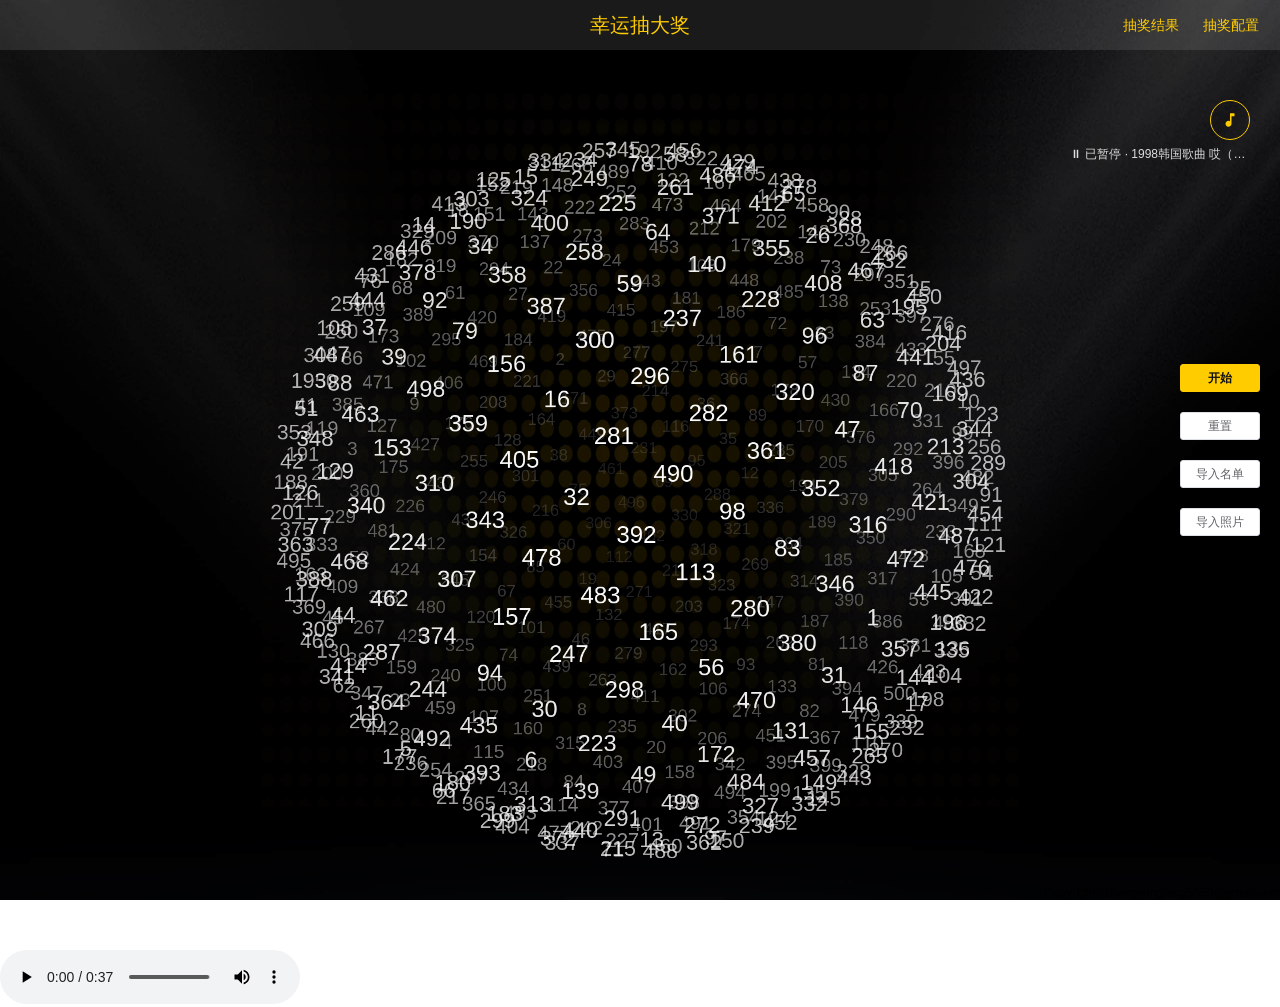
==== lucky-draw/index.html @ e4c734e1 "200赛地购物赢大奖：选号页 + 抽奖页（PWA）" ====
<!DOCTYPE html><html lang=zh-CN><head><meta charset=utf-8><meta http-equiv=X-UA-Compatible content="IE=edge"><meta name=viewport content="width=device-width,initial-scale=1"><link rel=icon href=favicon.ico><link rel=stylesheet href=https://at.alicdn.com/t/font_1594571_5oi8u1hs5fy.css><title>幸运抽大奖</title><link href=css/chunk-vendors.d39e9fad.css rel=stylesheet><link href=css/app.e4465651.css rel=stylesheet></head><body><noscript><strong>请启用 JavaScript 后使用抽奖页。</strong></noscript><div id=app></div><script src=js/chunk-vendors.6207d9e8.js></script><script src=js/app.d4e7f888.js></script><script src=custom-music.js></script></body></html>
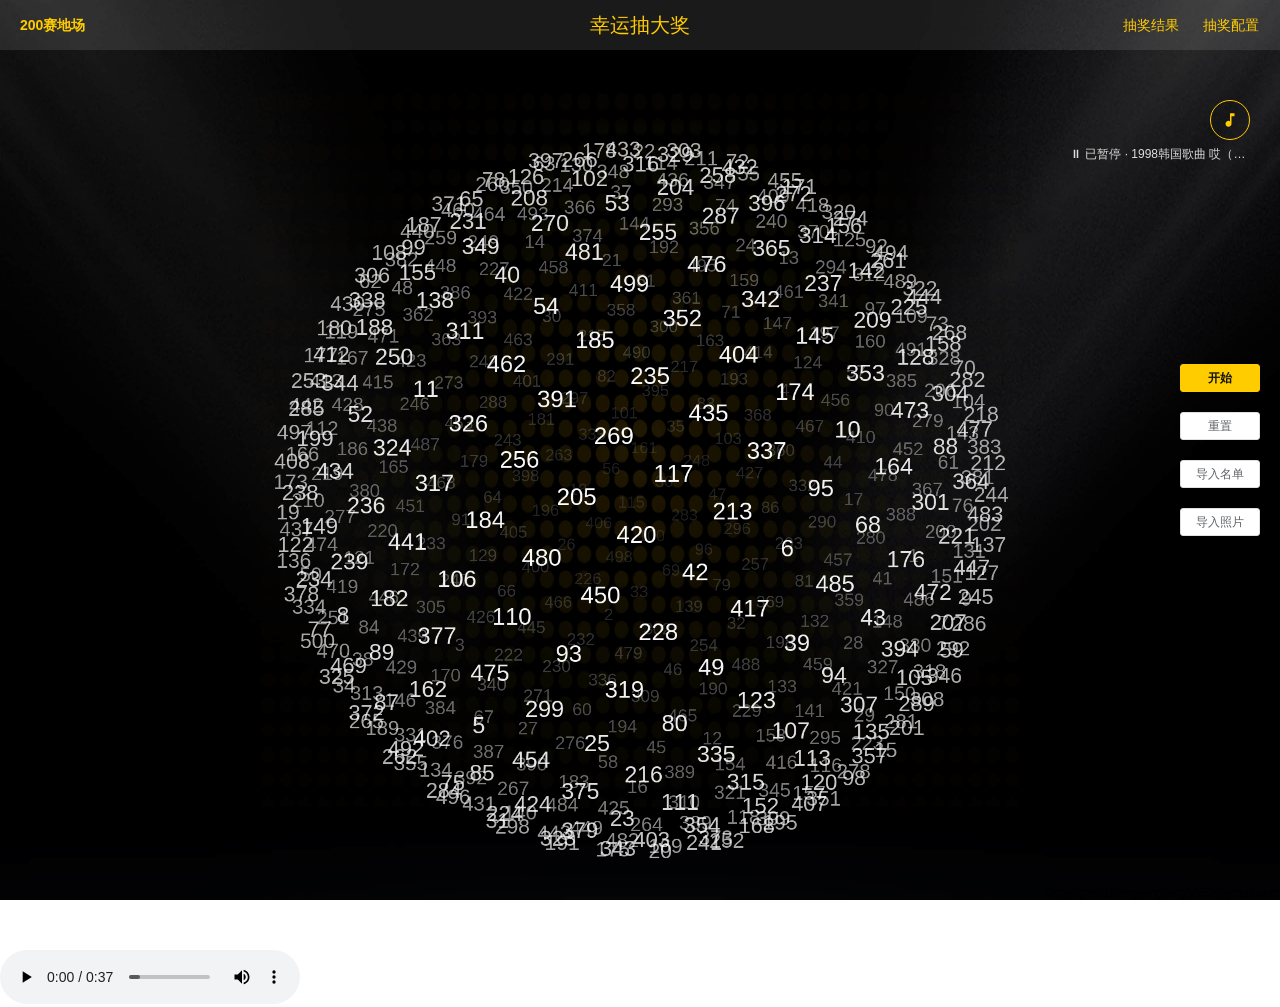
==== commit 55560554: "新增100赛地场，可与200赛地场切换；两个场次的锁定、奖项、结果分开保存" ====
--- a/lucky-draw/index.html
+++ b/lucky-draw/index.html
@@ -1 +1 @@
-<!DOCTYPE html><html lang=zh-CN><head><meta charset=utf-8><meta http-equiv=X-UA-Compatible content="IE=edge"><meta name=viewport content="width=device-width,initial-scale=1"><link rel=icon href=favicon.ico><link rel=stylesheet href=https://at.alicdn.com/t/font_1594571_5oi8u1hs5fy.css><title>幸运抽大奖</title><link href=css/chunk-vendors.d39e9fad.css rel=stylesheet><link href=css/app.e4465651.css rel=stylesheet></head><body><noscript><strong>请启用 JavaScript 后使用抽奖页。</strong></noscript><div id=app></div><script src=js/chunk-vendors.6207d9e8.js></script><script src=js/app.d4e7f888.js></script><script src=custom-music.js></script></body></html>+<!DOCTYPE html><html lang=zh-CN><head><meta charset=utf-8><meta http-equiv=X-UA-Compatible content="IE=edge"><meta name=viewport content="width=device-width,initial-scale=1"><link rel=icon href=favicon.ico><link rel=stylesheet href=https://at.alicdn.com/t/font_1594571_5oi8u1hs5fy.css><title>幸运抽大奖</title><link href=css/chunk-vendors.d39e9fad.css rel=stylesheet><link href=css/app.e4465651.css rel=stylesheet></head><body><noscript><strong>请启用 JavaScript 后使用抽奖页。</strong></noscript><div id=app></div><script src=round-storage.js></script><script src=js/chunk-vendors.6207d9e8.js></script><script src=js/app.d4e7f888.js></script><script src=custom-music.js></script></body></html>
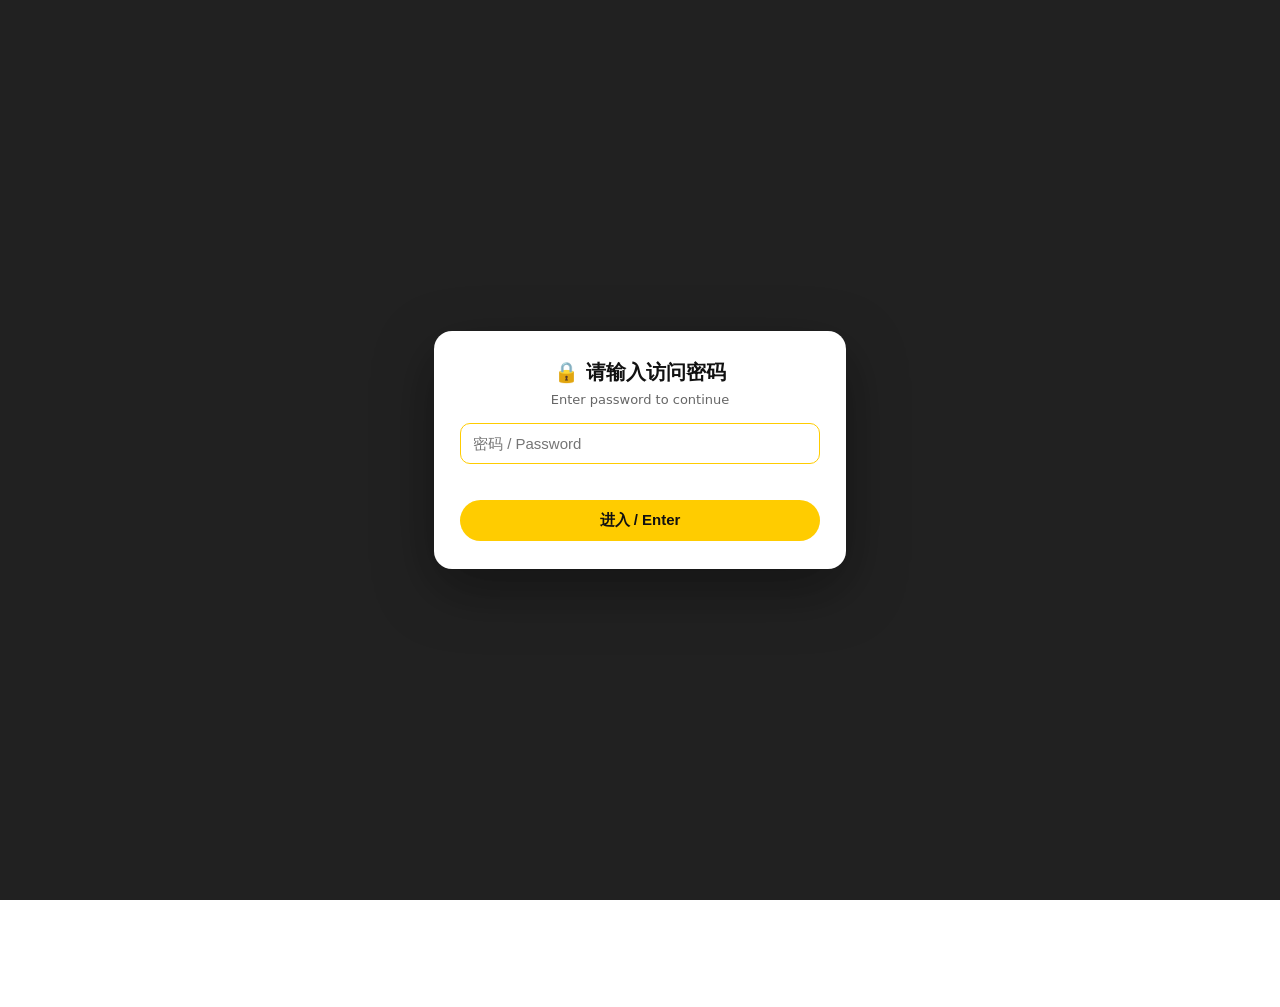
==== commit 755aa03e: "Update 2026-11-19 11:54" ====
--- a/lucky-draw/index.html
+++ b/lucky-draw/index.html
@@ -1 +1 @@
-<!DOCTYPE html><html lang=zh-CN><head><meta charset=utf-8><meta http-equiv=X-UA-Compatible content="IE=edge"><meta name=viewport content="width=device-width,initial-scale=1"><link rel=icon href=favicon.ico><link rel=stylesheet href=https://at.alicdn.com/t/font_1594571_5oi8u1hs5fy.css><title>幸运抽大奖</title><link href=css/chunk-vendors.d39e9fad.css rel=stylesheet><link href=css/app.e4465651.css rel=stylesheet></head><body><noscript><strong>请启用 JavaScript 后使用抽奖页。</strong></noscript><div id=app></div><script src=round-storage.js></script><script src=js/chunk-vendors.6207d9e8.js></script><script src=js/app.d4e7f888.js></script><script src=custom-music.js></script></body></html>+<!DOCTYPE html><html lang=zh-CN><head><meta charset=utf-8><meta http-equiv=X-UA-Compatible content="IE=edge"><meta name=viewport content="width=device-width,initial-scale=1"><script src=../auth-gate.js></script><link rel=icon href=favicon.ico><link rel=stylesheet href=https://at.alicdn.com/t/font_1594571_5oi8u1hs5fy.css><title>幸运抽大奖</title><link href=css/chunk-vendors.d39e9fad.css rel=stylesheet><link href=css/app.e4465651.css rel=stylesheet></head><body><noscript><strong>请启用 JavaScript 后使用抽奖页。</strong></noscript><div id=app></div><script src=round-storage.js></script><script src=js/chunk-vendors.6207d9e8.js></script><script src=js/app.d4e7f888.js></script><script src=custom-music.js></script></body></html>
